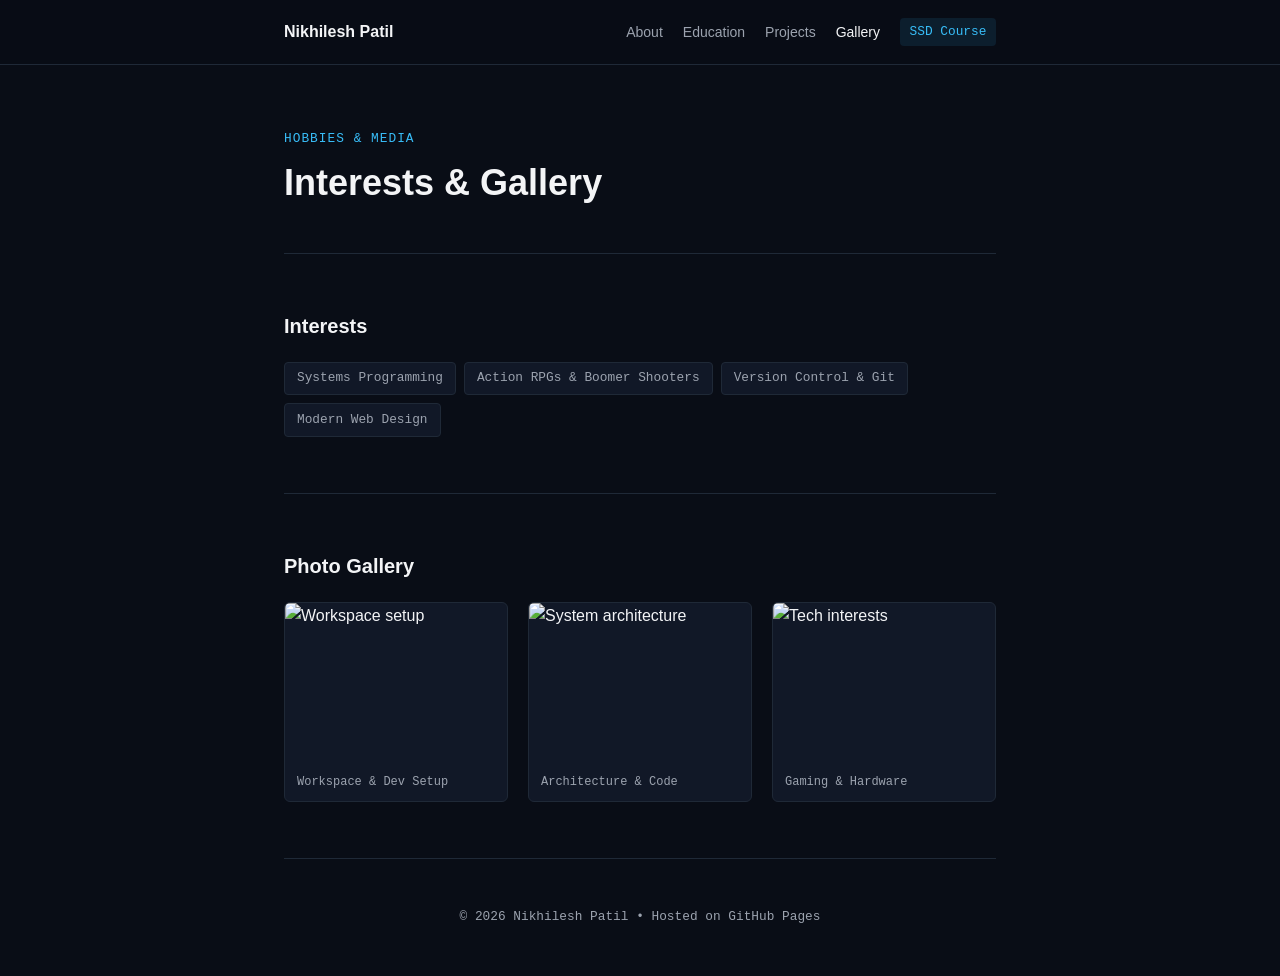
==== gallery.html @ 45d62b39 "Update projects page with academic and technical coursework projects" ====
<!DOCTYPE html>
<html lang="en">
<head>
  <meta charset="UTF-8">
  <meta name="viewport" content="width=device-width, initial-scale=1.0">
  <title>Gallery & Interests — Portfolio</title>
  <link rel="stylesheet" href="style.css">
</head>
<body>

  <header>
    <div class="nav-wrapper">
      <a href="index.html" class="brand">Nikhilesh Patil</a>
      <nav>
        <a href="index.html">About</a>
        <a href="education.html">Education</a>
        <a href="projects.html">Projects</a>
        <a href="gallery.html" class="active">Gallery</a>
        <a href="ssdcoursepage.html" class="nav-link-accent">SSD Course</a>
      </nav>
    </div>
  </header>

  <main>
    <section class="page-title">
      <p class="eyebrow">Hobbies & Media</p>
      <h1>Interests & Gallery</h1>
    </section>

    <section class="section">
      <h2>Interests</h2>
      <ul class="tag-list">
        <li>Systems Programming</li>
        <li>Action RPGs & Boomer Shooters</li>
        <li>Version Control & Git</li>
        <li>Modern Web Design</li>
      </ul>
    </section>

    <section class="section">
      <h2>Photo Gallery</h2>
      <div class="gallery-grid">
        <figure>
          <img src="https://picsum.photos/400/250?random=1" alt="Workspace setup">
          <figcaption>Workspace & Dev Setup</figcaption>
        </figure>
        <figure>
          <img src="https://picsum.photos/400/250?random=2" alt="System architecture">
          <figcaption>Architecture & Code</figcaption>
        </figure>
        <figure>
          <img src="https://picsum.photos/400/250?random=3" alt="Tech interests">
          <figcaption>Gaming & Hardware</figcaption>
        </figure>
      </div>
    </section>
  </main>

  <footer>
    <p>&copy; 2026 Nikhilesh Patil &bull; Hosted on GitHub Pages</p>
  </footer>

</body>
</html>
---- style.css ----
:root {
  --bg: #090d16;
  --surface: #111827;
  --text-main: #f3f4f6;
  --text-muted: #9ca3af;
  --border: #1f2937;
  --accent: #38bdf8;
  --accent-dim: rgba(56, 189, 248, 0.1);
  --font-mono: ui-monospace, SFMono-Regular, Menlo, Monaco, Consolas, monospace;
}

* {
  margin: 0;
  padding: 0;
  box-sizing: border-box;
}

body {
  background-color: var(--bg);
  color: var(--text-main);
  font-family: -apple-system, BlinkMacSystemFont, "Segoe UI", Roboto, sans-serif;
  line-height: 1.6;
}

main, .nav-wrapper {
  max-width: 760px;
  margin: 0 auto;
  padding: 0 1.5rem;
}

header {
  position: sticky;
  top: 0;
  background: rgba(9, 13, 22, 0.85);
  backdrop-filter: blur(10px);
  border-bottom: 1px solid var(--border);
  z-index: 50;
}

.nav-wrapper {
  height: 64px;
  display: flex;
  align-items: center;
  justify-content: space-between;
}

.brand {
  font-weight: 700;
  font-size: 1rem;
  color: var(--text-main);
  text-decoration: none;
}

nav {
  display: flex;
  gap: 1.25rem;
  align-items: center;
}

nav a {
  color: var(--text-muted);
  text-decoration: none;
  font-size: 0.875rem;
  transition: color 0.15s ease;
}

nav a:hover, nav a.active {
  color: var(--text-main);
}

.nav-link-accent {
  color: var(--accent) !important;
  background: var(--accent-dim);
  padding: 0.25rem 0.6rem;
  border-radius: 4px;
  font-family: var(--font-mono);
  font-size: 0.8rem;
}

.hero {
  padding: 5rem 0 3.5rem 0;
  border-bottom: 1px solid var(--border);
}

.page-title {
  padding: 4rem 0 2rem 0;
  border-bottom: 1px solid var(--border);
}

.eyebrow {
  font-family: var(--font-mono);
  font-size: 0.8rem;
  color: var(--accent);
  text-transform: uppercase;
  letter-spacing: 0.08em;
  margin-bottom: 0.75rem;
}

h1 {
  font-size: 2.25rem;
  font-weight: 700;
  line-height: 1.2;
  margin-bottom: 1rem;
}

.text-accent {
  color: var(--accent);
}

.lead {
  font-size: 1.1rem;
  color: var(--text-muted);
  max-width: 580px;
}

.hero-links {
  margin-top: 1.75rem;
  display: flex;
  gap: 1rem;
}

.link-btn {
  font-family: var(--font-mono);
  font-size: 0.85rem;
  color: var(--text-main);
  text-decoration: none;
  border-bottom: 1px solid var(--accent);
  padding-bottom: 2px;
}

.section {
  padding: 3.5rem 0;
  border-bottom: 1px solid var(--border);
}

.section h2 {
  font-size: 1.25rem;
  font-weight: 600;
  margin-bottom: 1.25rem;
}

.item-list {
  display: flex;
  flex-direction: column;
  gap: 2rem;
}

.item-header {
  display: flex;
  justify-content: space-between;
  align-items: baseline;
  gap: 1rem;
  flex-wrap: wrap;
}

.date {
  font-family: var(--font-mono);
  font-size: 0.78rem;
  color: var(--text-muted);
}

.institution {
  font-size: 0.9rem;
  color: var(--accent);
  margin-top: 0.15rem;
}

.item-desc {
  font-size: 0.9rem;
  color: var(--text-muted);
  margin-top: 0.4rem;
}

.tag-list {
  display: flex;
  flex-wrap: wrap;
  gap: 0.5rem;
  list-style: none;
}

.tag-list li {
  font-family: var(--font-mono);
  font-size: 0.8rem;
  background: var(--surface);
  border: 1px solid var(--border);
  padding: 0.35rem 0.75rem;
  border-radius: 4px;
  color: var(--text-muted);
}

.gallery-grid {
  display: grid;
  grid-template-columns: repeat(auto-fit, minmax(220px, 1fr));
  gap: 1.25rem;
}

figure {
  background: var(--surface);
  border: 1px solid var(--border);
  border-radius: 6px;
  overflow: hidden;
}

figure img {
  width: 100%;
  height: 160px;
  object-fit: cover;
  display: block;
}

figcaption {
  font-family: var(--font-mono);
  font-size: 0.75rem;
  color: var(--text-muted);
  padding: 0.6rem 0.75rem;
}

footer {
  text-align: center;
  padding: 3rem 0;
  font-size: 0.8rem;
  font-family: var(--font-mono);
  color: var(--text-muted);
}

/* Project Bullet Points */
.project-bullets {
  padding-left: 1.25rem;
  margin-top: 0.5rem;
  display: flex;
  flex-direction: column;
  gap: 0.4rem;
}

.project-bullets li {
  color: var(--text-muted);
  font-size: 0.9rem;
  line-height: 1.5;
}
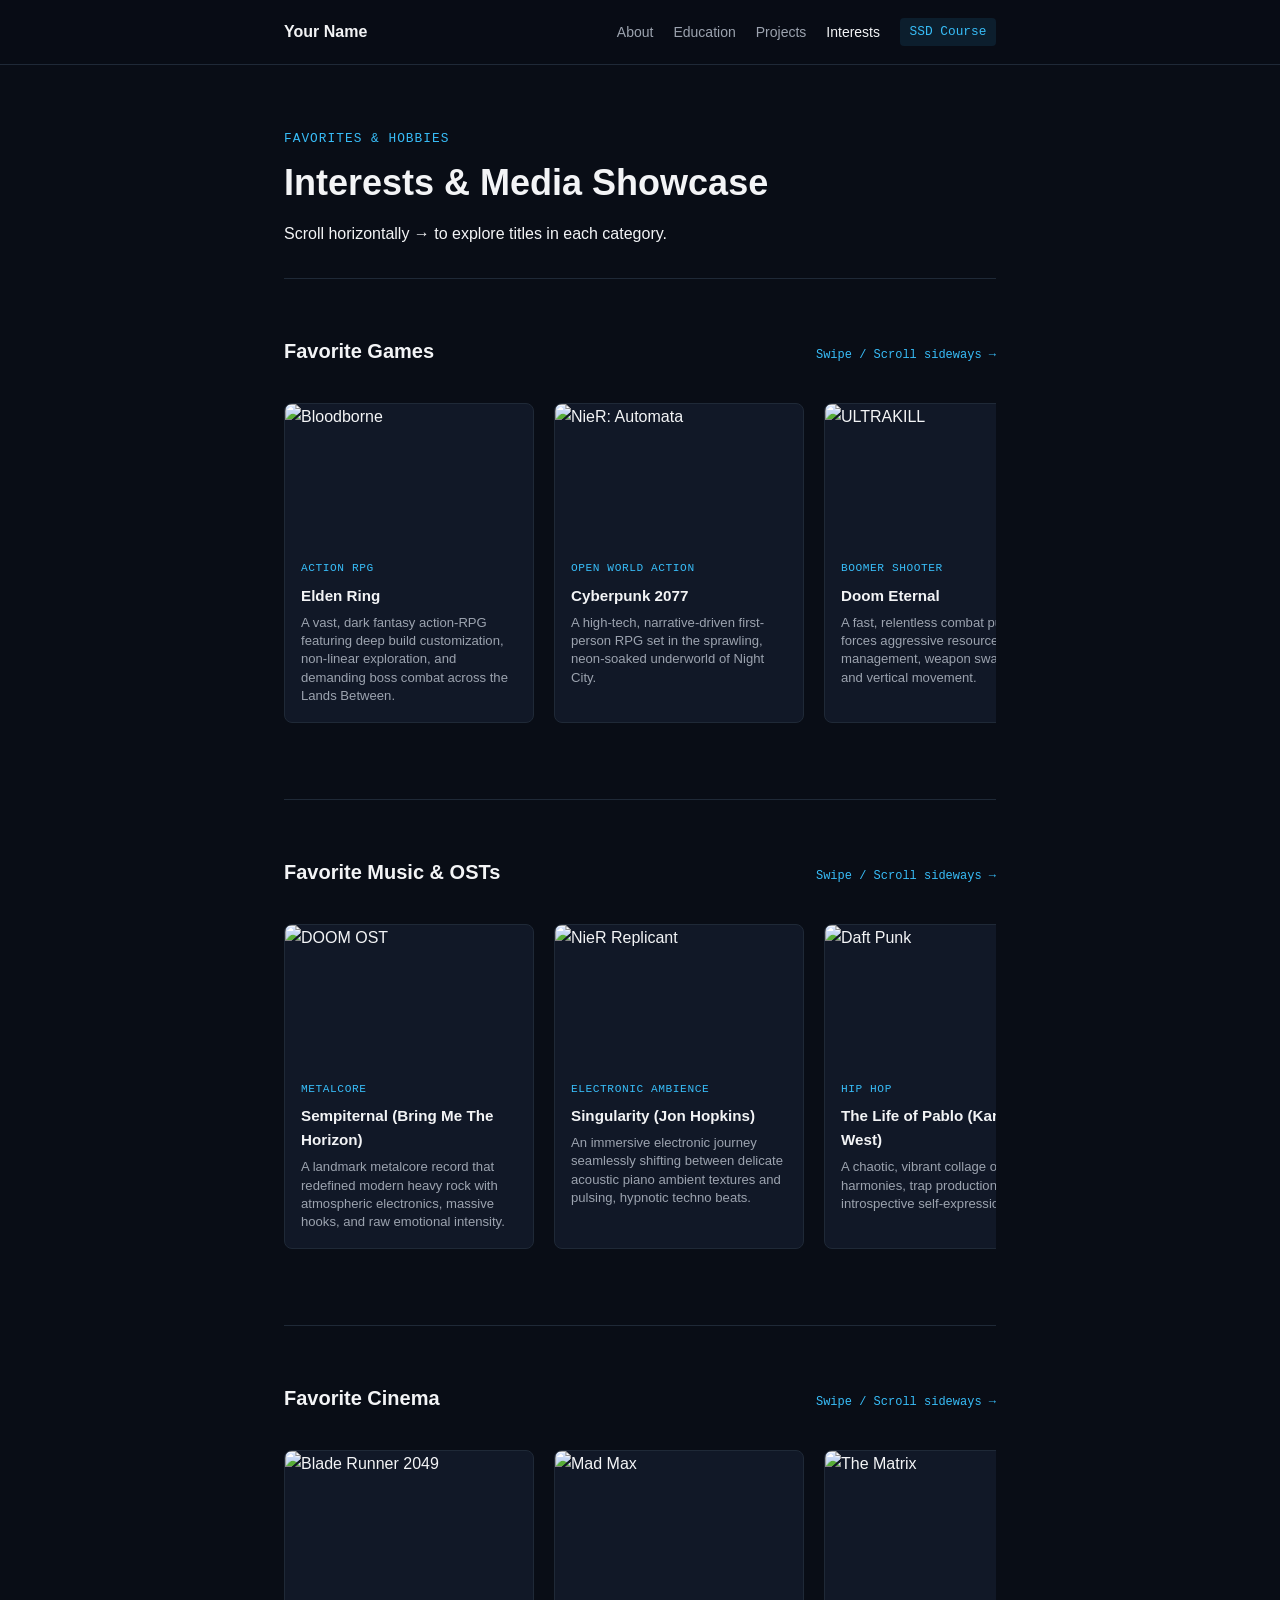
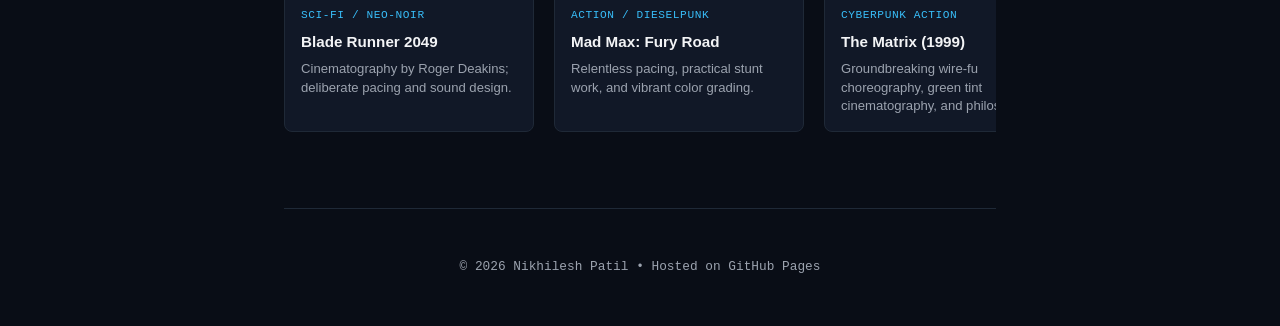
==== commit 84028d87: "Finalize portfolio with custom project details and media showcase" ====
--- a/gallery.html
+++ b/gallery.html
@@ -3,19 +3,19 @@
 <head>
   <meta charset="UTF-8">
   <meta name="viewport" content="width=device-width, initial-scale=1.0">
-  <title>Gallery & Interests — Portfolio</title>
+  <title>Interests & Media — Portfolio</title>
   <link rel="stylesheet" href="style.css">
 </head>
 <body>
 
   <header>
     <div class="nav-wrapper">
-      <a href="index.html" class="brand">Nikhilesh Patil</a>
+      <a href="index.html" class="brand">Your Name</a>
       <nav>
         <a href="index.html">About</a>
         <a href="education.html">Education</a>
         <a href="projects.html">Projects</a>
-        <a href="gallery.html" class="active">Gallery</a>
+        <a href="gallery.html" class="active">Interests</a>
         <a href="ssdcoursepage.html" class="nav-link-accent">SSD Course</a>
       </nav>
     </div>
@@ -23,35 +23,158 @@
 
   <main>
     <section class="page-title">
-      <p class="eyebrow">Hobbies & Media</p>
-      <h1>Interests & Gallery</h1>
+      <p class="eyebrow">Favorites & Hobbies</p>
+      <h1>Interests & Media Showcase</h1>
+      <p class="section-sub">Scroll horizontally &rarr; to explore titles in each category.</p>
     </section>
 
+    <!-- 1. Favorite Games (5 items) -->
     <section class="section">
-      <h2>Interests</h2>
-      <ul class="tag-list">
-        <li>Systems Programming</li>
-        <li>Action RPGs & Boomer Shooters</li>
-        <li>Version Control & Git</li>
-        <li>Modern Web Design</li>
-      </ul>
+      <div class="category-header">
+        <h2>Favorite Games</h2>
+        <span class="scroll-hint">Swipe / Scroll sideways &rarr;</span>
+      </div>
+      <div class="media-carousel">
+        <article class="media-card">
+          <img src="https://stevivor.com/wp-content/uploads/2024/02/elden-ring-shadow-erdtree.webp" alt="Bloodborne">
+          <div class="media-info">
+            <span class="media-tag">Action RPG</span>
+            <h3>Elden Ring</h3>
+            <p>A vast, dark fantasy action-RPG featuring deep build customization, non-linear exploration, and demanding boss combat across the Lands Between.</p>
+          </div>
+        </article>
+        <article class="media-card">
+          <img src="https://static0.polygonimages.com/wordpress/wp-content/uploads/chorus/uploads/chorus_asset/file/16329042/cyberpunk_2077_keanu_reeves_1920.png?q=50&fit=crop&w=1600&h=900&dpr=1.5" alt="NieR: Automata">
+          <div class="media-info">
+            <span class="media-tag">Open World Action</span>
+            <h3>Cyberpunk 2077</h3>
+            <p>A high-tech, narrative-driven first-person RPG set in the sprawling, neon-soaked underworld of Night City.</p>
+          </div>
+        </article>
+        <article class="media-card">
+          <img src="https://catholicgamereviews.com/wp-content/uploads/2020/11/DOOM-Eternal_KeyArt_3_1920x1080-1536x864.jpg" alt="ULTRAKILL">
+          <div class="media-info">
+            <span class="media-tag">Boomer Shooter</span>
+            <h3>Doom Eternal</h3>
+            <p>A fast, relentless combat puzzle that forces aggressive resource management, weapon swapping, and vertical movement.</p>
+          </div>
+        </article>
+        <article class="media-card">
+          <img src="https://www.supanova.com.au/wp-content/uploads/2018/08/Metal-Gear-Rising-Revengeance.jpg" alt="Dusk">
+          <div class="media-info">
+            <span class="media-tag">Hack and Slash</span>
+            <h3>Metal Gear Rising</h3>
+            <p>A high-speed, over-the-top character action game centered on parrying and precision blade-mode slicing to an energetic rock soundtrack.</p>
+          </div>
+        </article>
+        <article class="media-card">
+          <img src="https://sm.ign.com/t/ign_in/review/m/metal-gear/metal-gear-solid-5-the-phantom-pain-review_tk4p.1024.jpg" alt="DOOM Eternal">
+          <div class="media-info">
+            <span class="media-tag">Stealth Game</span>
+            <h3>Metal Gear Solid V</h3>
+            <p>An open-world stealth-action masterpiece offering unparalleled tactical freedom, emergent sandbox gameplay, and base management.</p>
+          </div>
+        </article>
+      </div>
     </section>
 
+    <!-- 2. Favorite Music & Soundtracks (5 items) -->
     <section class="section">
-      <h2>Photo Gallery</h2>
-      <div class="gallery-grid">
-        <figure>
-          <img src="https://picsum.photos/400/250?random=1" alt="Workspace setup">
-          <figcaption>Workspace & Dev Setup</figcaption>
-        </figure>
-        <figure>
-          <img src="https://picsum.photos/400/250?random=2" alt="System architecture">
-          <figcaption>Architecture & Code</figcaption>
-        </figure>
-        <figure>
-          <img src="https://picsum.photos/400/250?random=3" alt="Tech interests">
-          <figcaption>Gaming & Hardware</figcaption>
-        </figure>
+      <div class="category-header">
+        <h2>Favorite Music & OSTs</h2>
+        <span class="scroll-hint">Swipe / Scroll sideways &rarr;</span>
+      </div>
+      <div class="media-carousel">
+        <article class="media-card">
+          <img src="https://upload.wikimedia.org/wikipedia/en/b/bb/BMTH_Sempiternal.png?utm_source=en.wikipedia.org&utm_campaign=parser&utm_content=thumbnail_unscaled" alt="DOOM OST">
+          <div class="media-info">
+            <span class="media-tag">Metalcore</span>
+            <h3>Sempiternal (Bring Me The Horizon)</h3>
+            <p>A landmark metalcore record that redefined modern heavy rock with atmospheric electronics, massive hooks, and raw emotional intensity.</p>
+          </div>
+        </article>
+        <article class="media-card">
+          <img src="https://f4.bcbits.com/img/a2268335778_10.jpg" alt="NieR Replicant">
+          <div class="media-info">
+            <span class="media-tag">Electronic Ambience</span>
+            <h3>Singularity (Jon Hopkins)</h3>
+            <p>An immersive electronic journey seamlessly shifting between delicate acoustic piano ambient textures and pulsing, hypnotic techno beats.</p>
+          </div>
+        </article>
+        <article class="media-card">
+          <img src="https://media.gq.com/photos/56c39a79480eac5d29f2eb86/16:9/w_1920,c_limit/life-of-pablo-album-art.jpg" alt="Daft Punk">
+          <div class="media-info">
+            <span class="media-tag">Hip Hop</span>
+            <h3>The Life of Pablo (Kanye West)</h3>
+            <p>A chaotic, vibrant collage of gospel harmonies, trap production, and introspective self-expression.</p>
+          </div>
+        </article>
+        <article class="media-card">
+          <img src="https://upload.wikimedia.org/wikipedia/en/0/0a/Bring_Me_the_Horizon_Post_Human_Survival_Horror_Cover_Art_2020.jpg?utm_source=en.wikipedia.org&utm_campaign=imageinfo&utm_content=thumbnail_unscaled" alt="Carpenter Brut">
+          <div class="media-info">
+            <span class="media-tag">Experimental Metal</span>
+            <h3>Post Human Survival Horror and Nex Gen (BMTH)</h3>
+            <p>A high-energy evolution blending cyberpunk electronics, aggressive metalcore riffs, pop-punk melodies, and futuristic production.</p>
+          </div>
+        </article>
+        <article class="media-card">
+          <img src="https://gaming-cdn.com/images/news/articles/14889/cover/1000x563/the-elden-ring-nightreign-soundtrack-is-now-available-cover68c97f0deba23.jpg" alt="Hans Zimmer">
+          <div class="media-info">
+            <span class="media-tag">Video Game Soundtrack</span>
+            <h3>Elden Ring Nightreign Soundtrack</h3>
+            <p>A dark, sweeping orchestral score built on haunting choirs, heavy brass swells, and brooding ambiance tailored for the Lands Between.</p>
+          </div>
+        </article>
+      </div>
+    </section>
+
+    <!-- 3. Favorite Cinema (5 items) -->
+    <section class="section">
+      <div class="category-header">
+        <h2>Favorite Cinema</h2>
+        <span class="scroll-hint">Swipe / Scroll sideways &rarr;</span>
+      </div>
+      <div class="media-carousel">
+        <article class="media-card">
+          <img src="https://images.unsplash.com/photo-1489599849927-2ee91cede3ba?auto=format&fit=crop&w=400&q=80" alt="Blade Runner 2049">
+          <div class="media-info">
+            <span class="media-tag">Sci-Fi / Neo-Noir</span>
+            <h3>Blade Runner 2049</h3>
+            <p>Cinematography by Roger Deakins; deliberate pacing and sound design.</p>
+          </div>
+        </article>
+        <article class="media-card">
+          <img src="https://images.unsplash.com/photo-1485846234645-a62644f84728?auto=format&fit=crop&w=400&q=80" alt="Mad Max">
+          <div class="media-info">
+            <span class="media-tag">Action / Dieselpunk</span>
+            <h3>Mad Max: Fury Road</h3>
+            <p>Relentless pacing, practical stunt work, and vibrant color grading.</p>
+          </div>
+        </article>
+        <article class="media-card">
+          <img src="https://images.unsplash.com/photo-1478720568477-152d9b164e26?auto=format&fit=crop&w=400&q=80" alt="The Matrix">
+          <div class="media-info">
+            <span class="media-tag">Cyberpunk Action</span>
+            <h3>The Matrix (1999)</h3>
+            <p>Groundbreaking wire-fu choreography, green tint cinematography, and philosophy.</p>
+          </div>
+        </article>
+        <article class="media-card">
+          <img src="https://images.unsplash.com/photo-1536440136628-849c177e76a1?auto=format&fit=crop&w=400&q=80" alt="Interstellar">
+          <div class="media-info">
+            <span class="media-tag">Hard Sci-Fi</span>
+            <h3>Interstellar</h3>
+            <p>Gravitational time dilation, visual effects, and immense emotional scale.</p>
+          </div>
+        </article>
+        <article class="media-card">
+          <img src="https://images.unsplash.com/photo-1518709268805-4e9042af9f23?auto=format&fit=crop&w=400&q=80" alt="Whiplash">
+          <div class="media-info">
+            <span class="media-tag">Psychological Drama</span>
+            <h3>Whiplash</h3>
+            <p>Rhythmic, drum-beat editing and high-stakes psychological tension.</p>
+          </div>
+        </article>
       </div>
     </section>
   </main>
--- a/style.css
+++ b/style.css
@@ -236,4 +236,159 @@
   color: var(--text-muted);
   font-size: 0.9rem;
   line-height: 1.5;
+}
+
+/* --- Interactive Hobby Accordions --- */
+.hobbies-container {
+  display: flex;
+  flex-direction: column;
+  gap: 0.75rem;
+}
+
+.hobby-card {
+  background: var(--surface);
+  border: 1px solid var(--border);
+  border-radius: 6px;
+  overflow: hidden;
+  transition: border-color 0.2s ease;
+}
+
+.hobby-card[open] {
+  border-color: var(--accent);
+}
+
+.hobby-card summary {
+  padding: 0.85rem 1.1rem;
+  font-size: 0.95rem;
+  font-weight: 600;
+  color: var(--text-main);
+  cursor: pointer;
+  list-style: none; /* Removes default arrow in modern browsers */
+  display: flex;
+  justify-content: space-between;
+  align-items: center;
+  user-select: none;
+}
+
+/* Custom expand indicator (+ / -) */
+.hobby-card summary::after {
+  content: "+";
+  font-family: var(--font-mono);
+  color: var(--accent);
+  font-size: 1.1rem;
+  transition: transform 0.2s ease;
+}
+
+.hobby-card[open] summary::after {
+  content: "−";
+}
+
+.hobby-content {
+  padding: 0 1.1rem 1rem 1.1rem;
+  border-top: 1px solid var(--border);
+  margin-top: 0.25rem;
+  padding-top: 0.75rem;
+}
+
+.hobby-content p {
+  font-size: 0.9rem;
+  color: var(--text-muted);
+  line-height: 1.6;
+}
+
+/* --- Horizontal Carousel / Slider --- */
+.category-header {
+  display: flex;
+  justify-content: space-between;
+  align-items: baseline;
+  margin-bottom: 1rem;
+}
+
+.scroll-hint {
+  font-family: var(--font-mono);
+  font-size: 0.75rem;
+  color: var(--accent);
+}
+
+.media-carousel {
+  display: flex;
+  gap: 1.25rem;
+  overflow-x: auto;
+  scroll-snap-type: x mandatory;
+  scroll-behavior: smooth;
+  padding-bottom: 1.25rem;
+  -webkit-overflow-scrolling: touch;
+}
+
+/* Custom modern scrollbar for desktop */
+.media-carousel::-webkit-scrollbar {
+  height: 6px;
+}
+
+.media-carousel::-webkit-scrollbar-track {
+  background: var(--surface);
+  border-radius: 4px;
+}
+
+.media-carousel::-webkit-scrollbar-thumb {
+  background: var(--border);
+  border-radius: 4px;
+}
+
+.media-carousel::-webkit-scrollbar-thumb:hover {
+  background: var(--accent);
+}
+
+/* Carousel Card */
+.media-card {
+  flex: 0 0 250px; /* Fixes card width so items stay horizontal */
+  scroll-snap-align: start;
+  background: var(--surface);
+  border: 1px solid var(--border);
+  border-radius: 8px;
+  overflow: hidden;
+  display: flex;
+  flex-direction: column;
+  transition: transform 0.2s ease, border-color 0.2s ease;
+}
+
+.media-card:hover {
+  transform: translateY(-4px);
+  border-color: var(--accent);
+}
+
+.media-card img {
+  width: 100%;
+  height: 140px;
+  object-fit: cover;
+  display: block;
+}
+
+.media-info {
+  padding: 1rem;
+  display: flex;
+  flex-direction: column;
+  flex-grow: 1;
+}
+
+.media-tag {
+  font-family: var(--font-mono);
+  font-size: 0.7rem;
+  color: var(--accent);
+  text-transform: uppercase;
+  letter-spacing: 0.05em;
+  margin-bottom: 0.35rem;
+}
+
+.media-info h3 {
+  font-size: 0.95rem;
+  font-weight: 600;
+  color: var(--text-main);
+  margin-bottom: 0.35rem;
+}
+
+.media-info p {
+  font-size: 0.82rem;
+  color: var(--text-muted);
+  line-height: 1.4;
 }
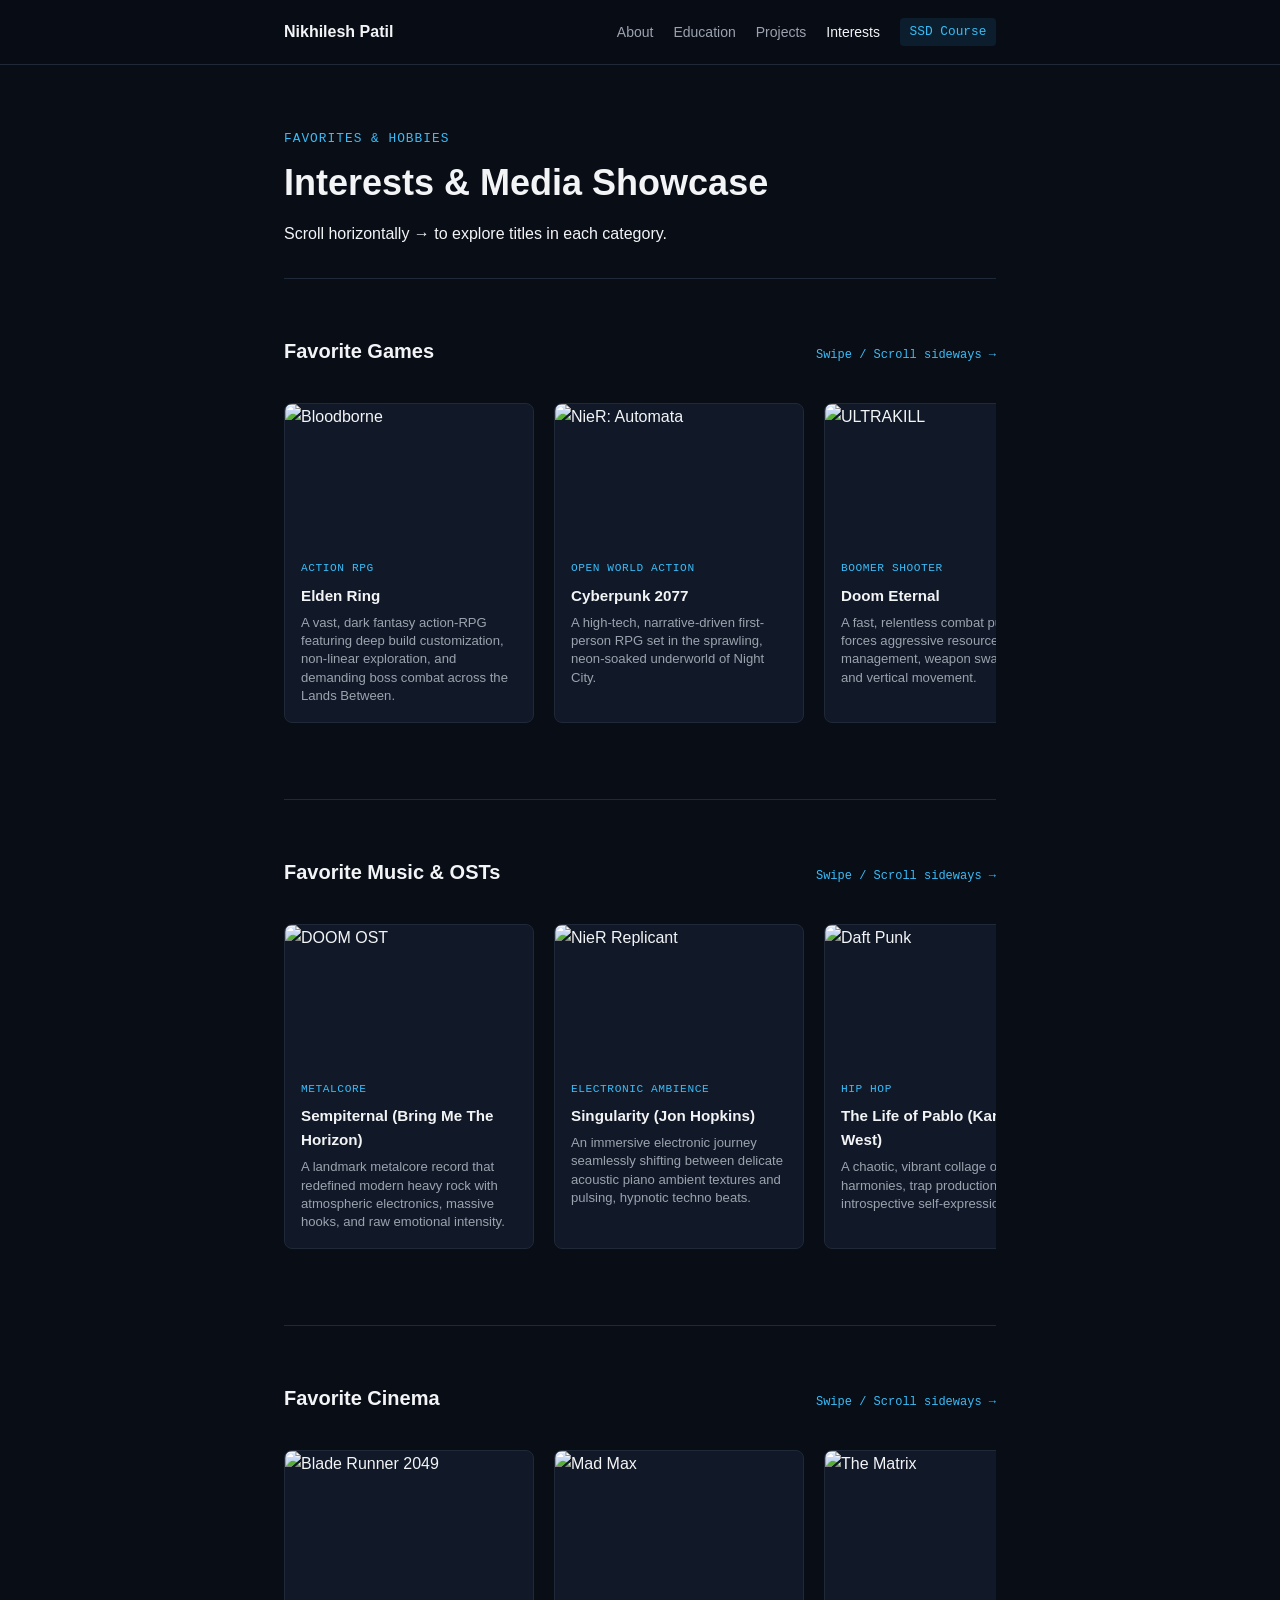
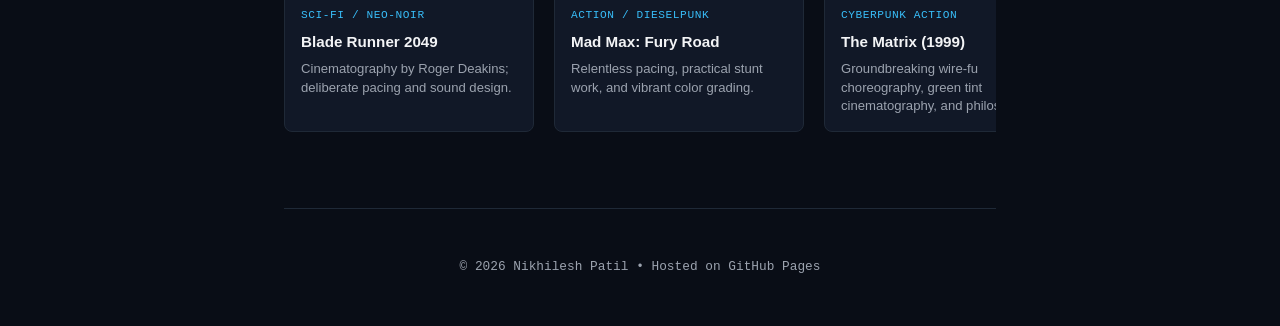
==== commit cfbb6599: "Final thing" ====
--- a/gallery.html
+++ b/gallery.html
@@ -10,7 +10,7 @@
 
   <header>
     <div class="nav-wrapper">
-      <a href="index.html" class="brand">Your Name</a>
+      <a href="index.html" class="brand">Nikhilesh Patil</a>
       <nav>
         <a href="index.html">About</a>
         <a href="education.html">Education</a>
@@ -28,7 +28,7 @@
       <p class="section-sub">Scroll horizontally &rarr; to explore titles in each category.</p>
     </section>
 
-    <!-- 1. Favorite Games (5 items) -->
+
     <section class="section">
       <div class="category-header">
         <h2>Favorite Games</h2>
@@ -78,7 +78,7 @@
       </div>
     </section>
 
-    <!-- 2. Favorite Music & Soundtracks (5 items) -->
+
     <section class="section">
       <div class="category-header">
         <h2>Favorite Music & OSTs</h2>
@@ -128,7 +128,7 @@
       </div>
     </section>
 
-    <!-- 3. Favorite Cinema (5 items) -->
+
     <section class="section">
       <div class="category-header">
         <h2>Favorite Cinema</h2>
